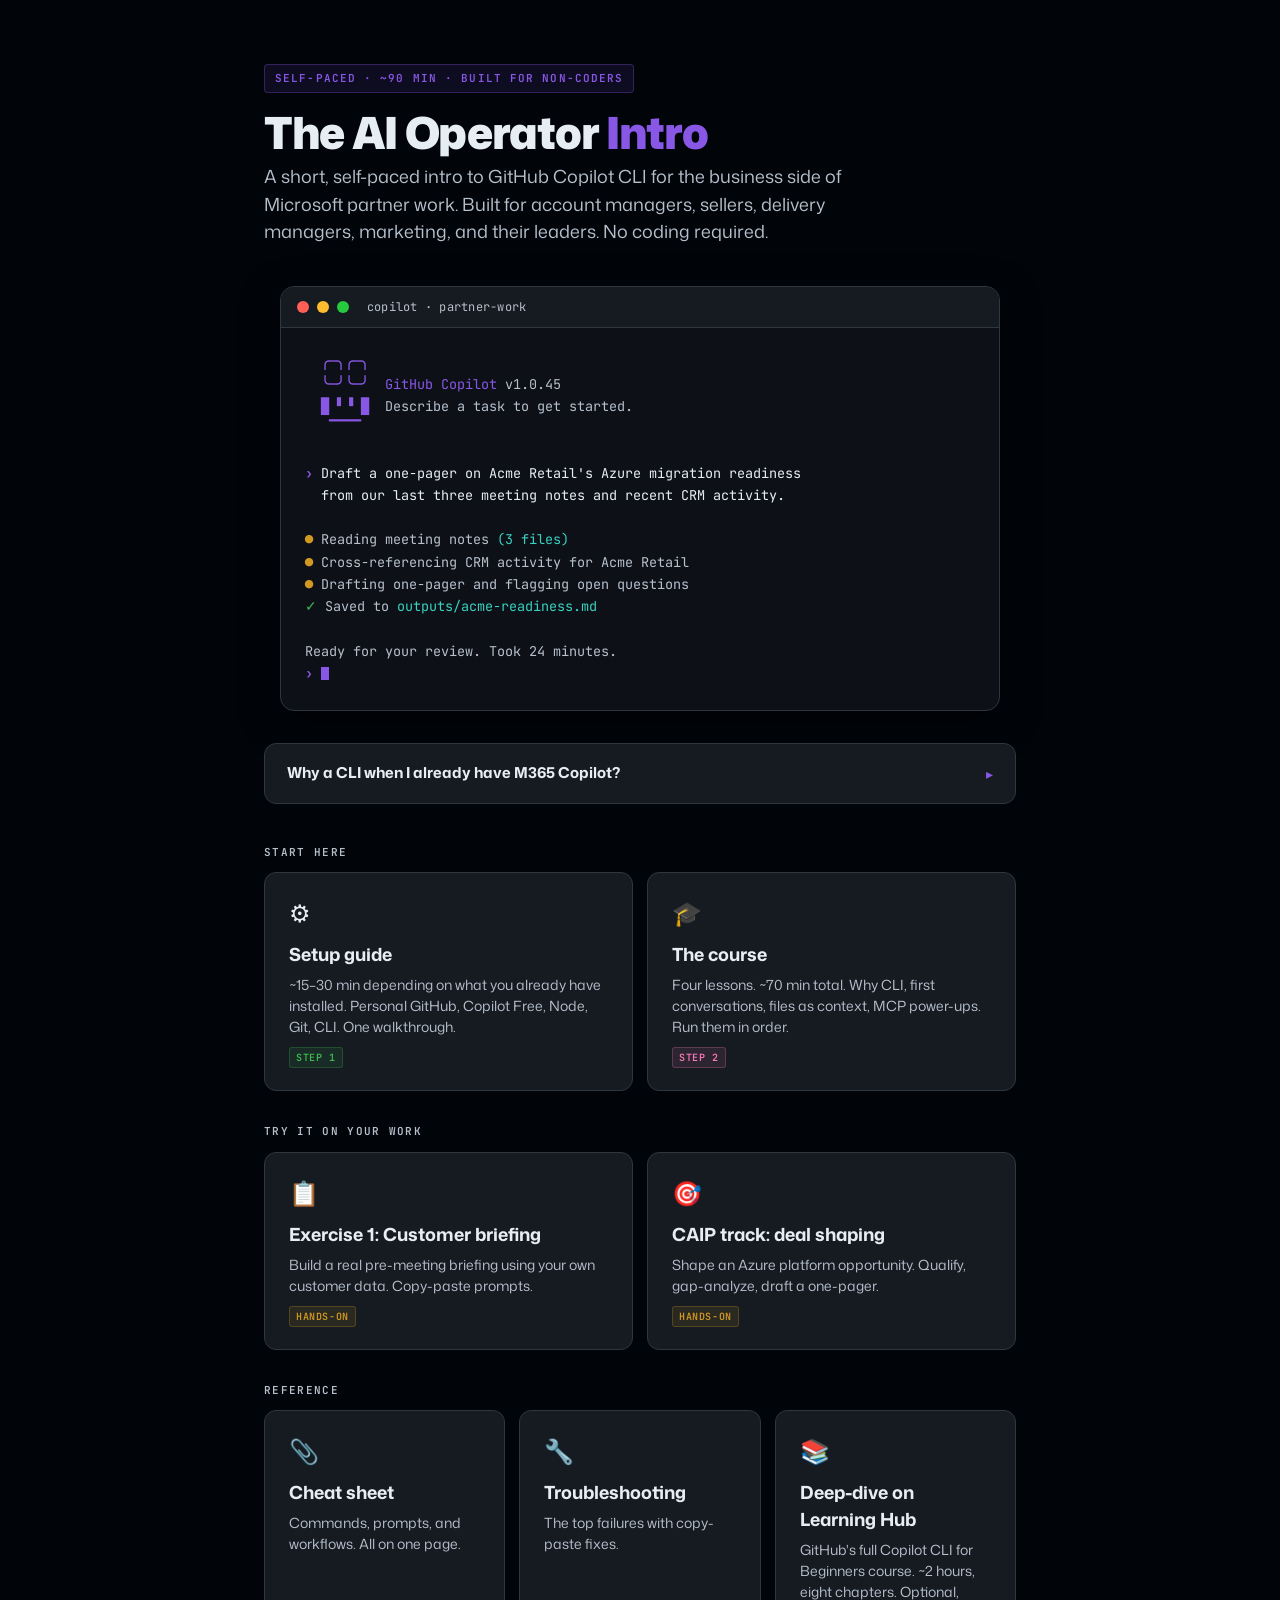
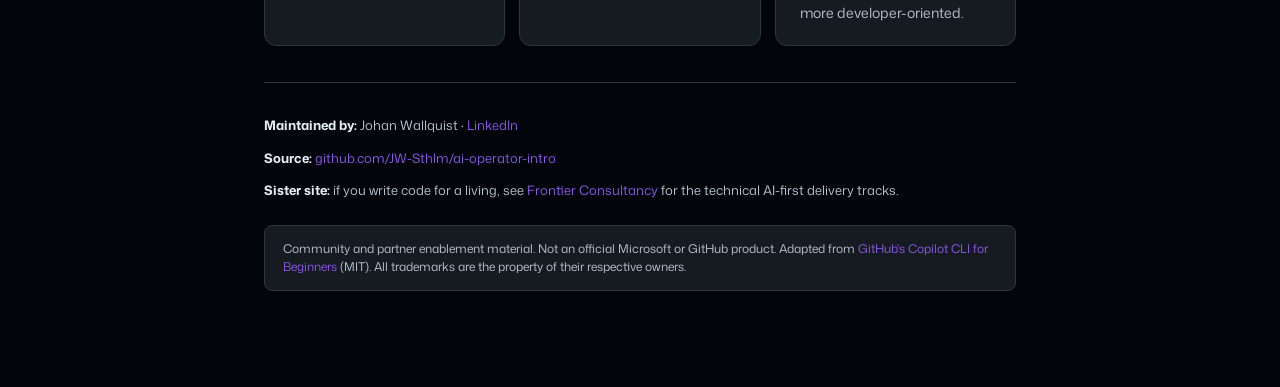
==== index.html @ bdf32633 "Replace MP4 hero with static ASCII terminal mockup Drop autoplay Contentful video (felt annoying). R" ====
<!doctype html>
<html lang="en">
<head>
<meta charset="utf-8">
<meta name="viewport" content="width=device-width,initial-scale=1">
<title>AI Operator Intro · Copilot CLI for partner consultants</title>
<meta name="description" content="A short, self-paced intro to GitHub Copilot CLI for the business side of Microsoft partner work. No coding. Built for account managers, sellers, delivery managers, marketing, and their leaders.">
<link rel="preconnect" href="https://fonts.googleapis.com">
<link rel="preconnect" href="https://fonts.gstatic.com" crossorigin>
<link href="https://fonts.googleapis.com/css2?family=Mona+Sans:wght@400;600;700;800;900&family=JetBrains+Mono:wght@400;600&display=swap" rel="stylesheet">
<style>
  :root{ --bg:#0D1117; --bg-2:#010409; --panel:#161B22; --border:#30363D; --text:#E6EDF3; --muted:#B6C0CC; --purple:#8957E5; --green:#3FB950; --amber:#D29922; --pink:#F778BA; --teal:#39D2C0; }
  *{box-sizing:border-box}
  body{margin:0;font-family:'Mona Sans',system-ui,sans-serif;background:var(--bg-2);color:var(--text);line-height:1.5;-webkit-font-smoothing:antialiased;}
  .wrap{max-width:800px;margin:0 auto;padding:64px 24px 96px;}
  h1{font-size:44px;font-weight:900;letter-spacing:-.03em;margin:0 0 8px;line-height:1.05;}
  h1 .accent{color:var(--purple);}
  .sub{color:var(--muted);font-size:18px;margin:0 0 40px;max-width:54ch;line-height:1.55;}
  .tag{display:inline-block;background:rgba(137,87,229,.1);color:var(--purple);font-family:'JetBrains Mono',monospace;font-size:11px;font-weight:600;padding:5px 10px;border-radius:4px;letter-spacing:.1em;text-transform:uppercase;margin-bottom:16px;border:1px solid rgba(137,87,229,.3);}
  .section-label{font-family:'JetBrains Mono',monospace;font-size:11px;color:var(--muted);letter-spacing:.12em;text-transform:uppercase;margin:32px 0 12px;font-weight:600;}
  .cards{display:grid;grid-template-columns:repeat(auto-fit,minmax(220px,1fr));gap:14px;margin:0 0 12px;}
  @media(max-width:640px){.cards{grid-template-columns:1fr;}}
  .card{display:block;background:var(--panel);border:1px solid var(--border);border-radius:12px;padding:22px 24px;text-decoration:none;color:inherit;transition:border-color .2s,transform .2s;}
  .card:hover{border-color:var(--purple);transform:translateY(-2px);box-shadow:0 8px 24px rgba(0,0,0,.3);}
  .card h2{font-size:18px;font-weight:700;margin:0 0 6px;color:var(--text);}
  .card p{font-size:14px;color:var(--muted);margin:0;line-height:1.5;}
  .card .icon{font-size:24px;margin-bottom:10px;display:block;}
  .card .card-tag{display:inline-block;font-family:'JetBrains Mono',monospace;font-size:10px;padding:2px 6px;border-radius:3px;letter-spacing:.06em;text-transform:uppercase;font-weight:600;margin-top:10px;}
  .card .card-tag.green{color:var(--green);background:rgba(63,185,80,.1);border:1px solid rgba(63,185,80,.25);}
  .card .card-tag.amber{color:var(--amber);background:rgba(210,153,34,.1);border:1px solid rgba(210,153,34,.25);}
  .card .card-tag.purple{color:var(--purple);background:rgba(137,87,229,.1);border:1px solid rgba(137,87,229,.25);}
  .card .card-tag.pink{color:var(--pink);background:rgba(247,120,186,.1);border:1px solid rgba(247,120,186,.25);}
  .meta{font-size:13px;color:var(--muted);border-top:1px solid var(--border);padding-top:20px;margin-top:36px;}
  .meta strong{color:var(--text);}
  a.inline{color:var(--purple);text-decoration:none;}
  a.inline:hover{text-decoration:underline;}

  /* Why-CLI explainer */
  .explainer{background:var(--panel);border:1px solid var(--border);border-radius:12px;margin:0 0 40px;overflow:hidden;}
  .explainer summary{padding:18px 22px;cursor:pointer;list-style:none;display:flex;align-items:center;justify-content:space-between;gap:12px;font-weight:700;font-size:15px;color:var(--text);}
  .explainer summary::-webkit-details-marker{display:none;}
  .explainer summary::after{content:"▸";color:var(--purple);font-size:14px;transition:transform .2s ease;flex-shrink:0;}
  .explainer[open] summary::after{transform:rotate(90deg);}
  .explainer summary:hover{background:rgba(137,87,229,.06);}
  .explainer-body{padding:6px 22px 22px;border-top:1px solid var(--border);font-size:14.5px;line-height:1.6;}
  .explainer-body p{margin:14px 0;color:var(--text);}
  .explainer-body .lede{font-size:16px;font-weight:600;margin-top:18px;}
  .explainer-body .punch{font-size:20px;font-weight:800;color:var(--purple);text-align:center;padding:16px 0;border-top:1px dashed var(--border);border-bottom:1px dashed var(--border);margin:22px 0;letter-spacing:-.015em;line-height:1.25;}
  .explainer-body .bullets-intro{font-weight:600;margin:18px 0 6px;}
  .explainer-body ul.bullets{padding-left:20px;margin:0 0 16px;}
  .explainer-body ul.bullets li{margin:10px 0;color:var(--muted);}
  .explainer-body ul.bullets li strong{color:var(--text);}
  .explainer-body code{background:rgba(137,87,229,.12);color:var(--purple);padding:1px 6px;border-radius:3px;font-family:'JetBrains Mono',monospace;font-size:.88em;}

  /* Footer disclaimer */
  .disclaimer{font-size:12px;color:var(--muted);background:var(--panel);border:1px solid var(--border);border-radius:8px;padding:14px 18px;margin-top:24px;line-height:1.5;}

  /* Fake terminal hero */
  .fake-term{display:block;width:100%;max-width:720px;margin:8px auto 32px;border-radius:14px;border:1px solid var(--border);box-shadow:0 12px 40px rgba(0,0,0,.45);background:#0d1117;overflow:hidden;font-family:'JetBrains Mono',ui-monospace,SFMono-Regular,Menlo,Monaco,Consolas,monospace;}
  .fake-term-bar{display:flex;align-items:center;gap:8px;padding:11px 16px;background:#161B22;border-bottom:1px solid var(--border);}
  .fake-term-bar .dot{width:12px;height:12px;border-radius:50%;display:inline-block;}
  .fake-term-bar .dot.r{background:#ff5f56;}
  .fake-term-bar .dot.y{background:#ffbd2e;}
  .fake-term-bar .dot.g{background:#27c93f;}
  .fake-term-bar .label{margin-left:10px;font-size:12px;color:var(--muted);letter-spacing:.02em;}
  .fake-term-body{padding:22px 24px 26px;font-size:13.5px;line-height:1.65;color:var(--text);white-space:pre;overflow-x:auto;}
  .fake-term-body .banner{color:var(--purple);}
  .fake-term-body .banner .v{color:var(--muted);font-weight:400;}
  .fake-term-body .arrow{color:var(--purple);font-weight:700;}
  .fake-term-body .prompt{color:var(--text);}
  .fake-term-body .step{color:var(--amber);}
  .fake-term-body .ok{color:var(--green);}
  .fake-term-body .muted{color:var(--muted);}
  .fake-term-body .file{color:var(--teal);}
  .fake-term-body .cur{display:inline-block;width:8px;height:1em;background:var(--purple);vertical-align:-2px;animation:blink 1.1s steps(1,end) infinite;}
  @keyframes blink{50%{opacity:0;}}
  @media (max-width:560px){.fake-term-body{font-size:12px;padding:18px 16px 20px;}}
</style>
</head>
<body>
<div class="wrap">
  <span class="tag">Self-paced · ~90 min · Built for non-coders</span>
  <h1>The AI Operator <span class="accent">Intro</span></h1>
  <p class="sub">A short, self-paced intro to GitHub Copilot CLI for the business side of Microsoft partner work. Built for account managers, sellers, delivery managers, marketing, and their leaders. No coding required.</p>

  <div class="fake-term" aria-label="Example Copilot CLI session">
    <div class="fake-term-bar">
      <span class="dot r"></span><span class="dot y"></span><span class="dot g"></span>
      <span class="label">copilot · partner-work</span>
    </div>
    <div class="fake-term-body"><span class="banner">  ╭─╮╭─╮
  ╰─╯╰─╯  GitHub Copilot <span class="v">v1.0.45</span>
  █ ▘▝ █  <span class="v">Describe a task to get started.</span>
   ▔▔▔▔</span>

<span class="arrow">›</span> <span class="prompt">Draft a one-pager on Acme Retail's Azure migration readiness
  from our last three meeting notes and recent CRM activity.</span>

<span class="step">●</span> <span class="muted">Reading meeting notes</span> <span class="file">(3 files)</span>
<span class="step">●</span> <span class="muted">Cross-referencing CRM activity for Acme Retail</span>
<span class="step">●</span> <span class="muted">Drafting one-pager and flagging open questions</span>
<span class="ok">✓</span> <span class="muted">Saved to</span> <span class="file">outputs/acme-readiness.md</span>

<span class="muted">Ready for your review. Took 24 minutes.</span>
<span class="arrow">›</span> <span class="cur"></span></div>
  </div>

  <details class="explainer">
    <summary>Why a CLI when I already have M365 Copilot?</summary>
    <div class="explainer-body">
      <p class="lede">Short answer: different beast. You'll want both.</p>

      <p>M365 Copilot is getting genuinely good. It writes Word docs, drafts emails, summarizes Teams meetings, builds slide decks from documents you point it at. Inside Microsoft's apps it does real work. Lean on it.</p>

      <p>Copilot CLI is something else. An operator on demand. Less of a tool. More of a colleague. You hand it a task in plain language. It writes its own plan, picks the tools, runs through the work, checks itself, fixes what is broken, and comes back with something new. Twenty minutes later. Sometimes overnight.</p>

      <p class="punch">M365 Copilot answers questions. The CLI does the work.</p>

      <p class="bullets-intro">What that actually looks like for partner consultants:</p>
      <ul class="bullets">
        <li><strong>The thousand-account match.</strong> Hand it your CRM export of 1,200 prospect accounts and your service catalog. It scores every account against your specialization fit, past deal patterns, and public signals (recent funding, hiring, press). Comes back with a ranked target list and the reasoning per row. The kind of work a strategy lead takes a week on, done in an hour.</li>
        <li><strong>The deck from scratch.</strong> "Build me a 12-slide customer briefing for Acme Retail on their Azure migration options." It reads your past meeting notes, public Acme content, your own slide library, and a few analyst reports you point at. Comes back with the deck, speaker notes, and a list of what it couldn't verify so you know where to fact-check.</li>
        <li><strong>The diagnostic.</strong> "We're losing momentum on Azure migrations in mid-market. Why?" It reads across your CRM, your win-loss notes, recent customer activity, and public market signals. Comes back with a written analysis pointing to where the friction is and three things you could try.</li>
        <li><strong>The dashboard you describe out loud.</strong> "Show my top 50 prospects by service-line fit and pipeline value, interactive, colour-coded by segment." Ten minutes later there's a working HTML page open in your browser.</li>
      </ul>

      <p>If you can describe what you want in plain language, the CLI can usually build it. That is the shift. Brief it. Walk away. Come back to work done.</p>
    </div>
  </details>

  <div class="section-label">Start here</div>
  <div class="cards">
    <a class="card" href="setup.html">
      <span class="icon">⚙️</span>
      <h2>Setup guide</h2>
      <p>~15–30 min depending on what you already have installed. Personal GitHub, Copilot Free, Node, Git, CLI. One walkthrough.</p>
      <span class="card-tag green">step 1</span>
    </a>
    <a class="card" href="course/">
      <span class="icon">🎓</span>
      <h2>The course</h2>
      <p>Four lessons. ~70 min total. Why CLI, first conversations, files as context, MCP power-ups. Run them in order.</p>
      <span class="card-tag pink">step 2</span>
    </a>
  </div>

  <div class="section-label">Try it on your work</div>
  <div class="cards">
    <a class="card" href="exercises/exercise-01-build-your-briefing.md">
      <span class="icon">📋</span>
      <h2>Exercise 1: Customer briefing</h2>
      <p>Build a real pre-meeting briefing using your own customer data. Copy-paste prompts.</p>
      <span class="card-tag amber">hands-on</span>
    </a>
    <a class="card" href="exercises/track-caip-deal-shaping.md">
      <span class="icon">🎯</span>
      <h2>CAIP track: deal shaping</h2>
      <p>Shape an Azure platform opportunity. Qualify, gap-analyze, draft a one-pager.</p>
      <span class="card-tag amber">hands-on</span>
    </a>
  </div>

  <div class="section-label">Reference</div>
  <div class="cards">
    <a class="card" href="reference/cheat-sheet.md">
      <span class="icon">📎</span>
      <h2>Cheat sheet</h2>
      <p>Commands, prompts, and workflows. All on one page.</p>
    </a>
    <a class="card" href="reference/troubleshooting.md">
      <span class="icon">🔧</span>
      <h2>Troubleshooting</h2>
      <p>The top failures with copy-paste fixes.</p>
    </a>
    <a class="card" href="https://awesome-copilot.github.com/learning-hub/cli-for-beginners/" target="_blank" rel="noopener">
      <span class="icon">📚</span>
      <h2>Deep-dive on Learning Hub</h2>
      <p>GitHub's full Copilot CLI for Beginners course. ~2 hours, eight chapters. Optional, more developer-oriented.</p>
    </a>
  </div>

  <div class="meta">
    <p><strong>Maintained by:</strong> Johan Wallquist · <a class="inline" href="https://www.linkedin.com/in/johanwallquist/" target="_blank">LinkedIn</a></p>
    <p><strong>Source:</strong> <a class="inline" href="https://github.com/JW-Sthlm/ai-operator-intro" target="_blank">github.com/JW-Sthlm/ai-operator-intro</a></p>
    <p><strong>Sister site:</strong> if you write code for a living, see <a class="inline" href="https://github.com/JW-Sthlm/frontier-consultancy" target="_blank">Frontier Consultancy</a> for the technical AI-first delivery tracks.</p>
  </div>

  <div class="disclaimer">
    Community and partner enablement material. Not an official Microsoft or GitHub product. Adapted from <a class="inline" href="https://gh.io/copilot-cli-course" target="_blank">GitHub's Copilot CLI for Beginners</a> (MIT). All trademarks are the property of their respective owners.
  </div>
</div>
</body>
</html>
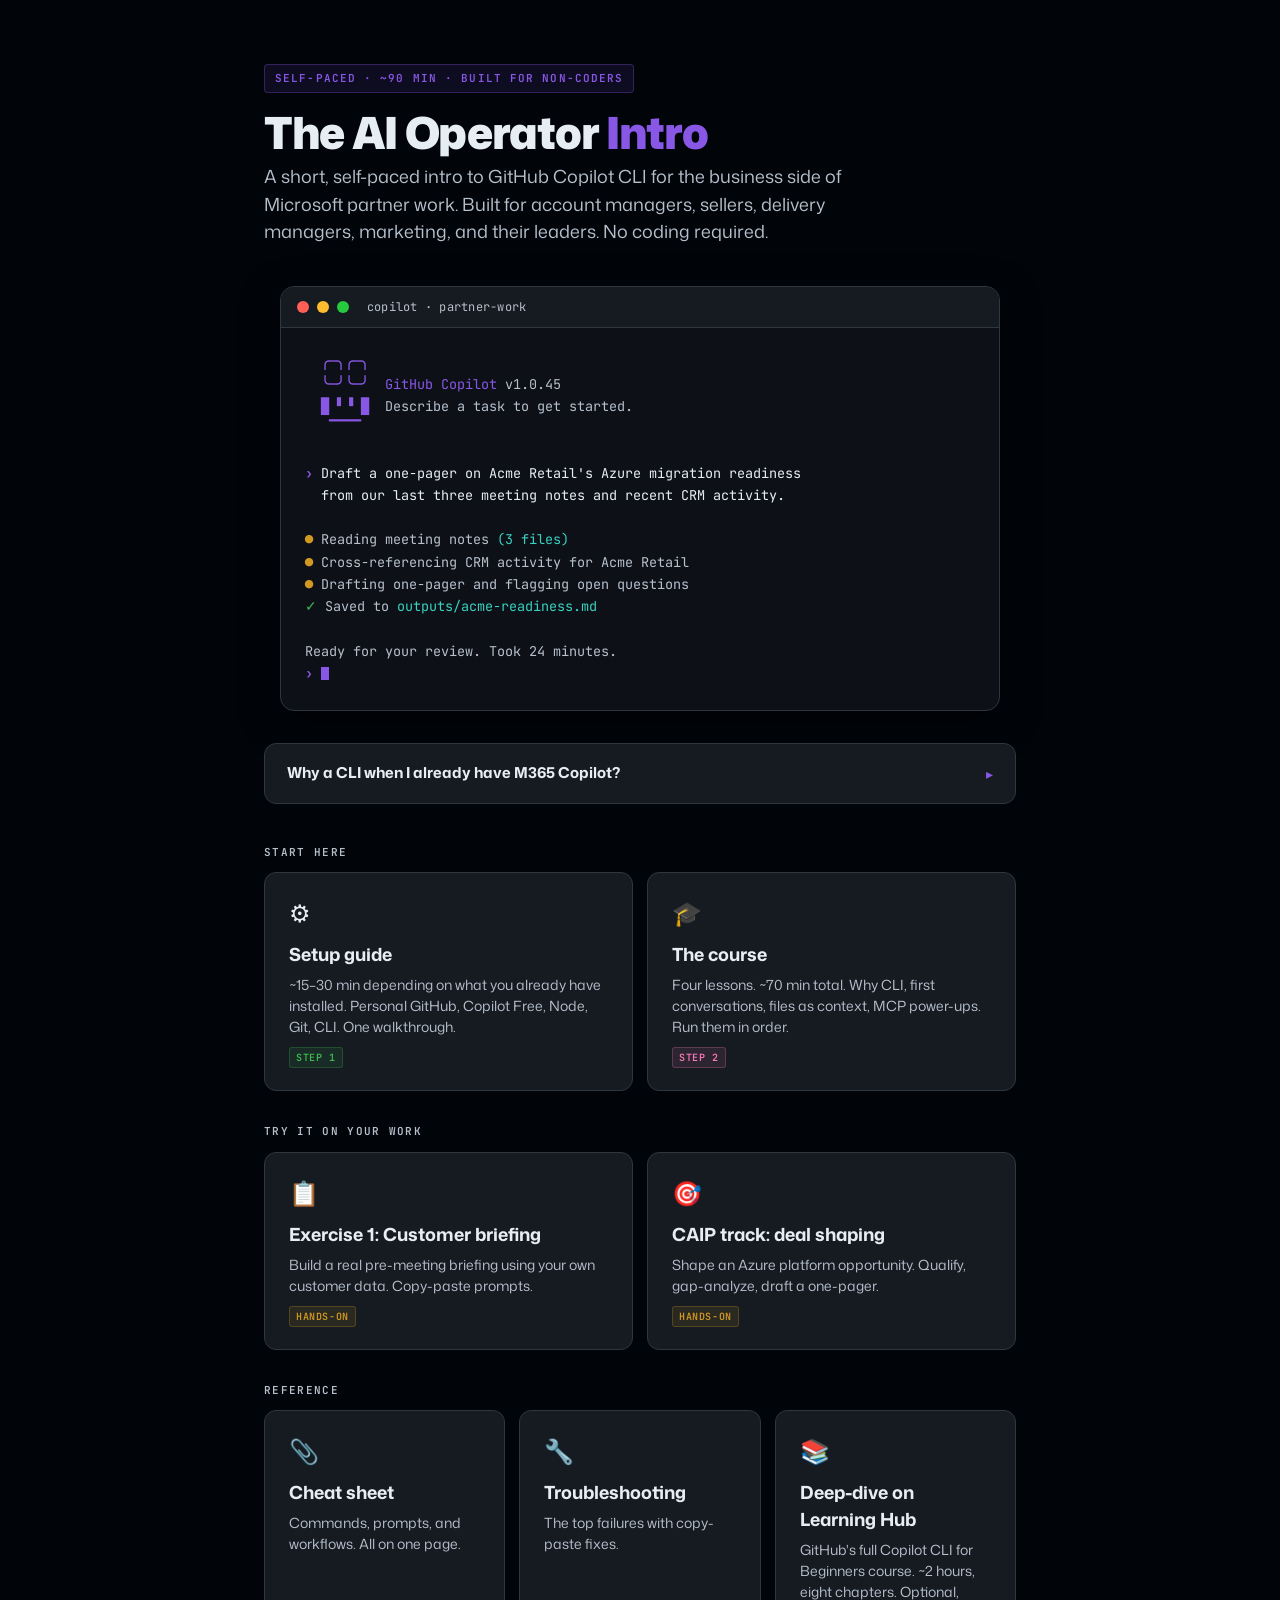
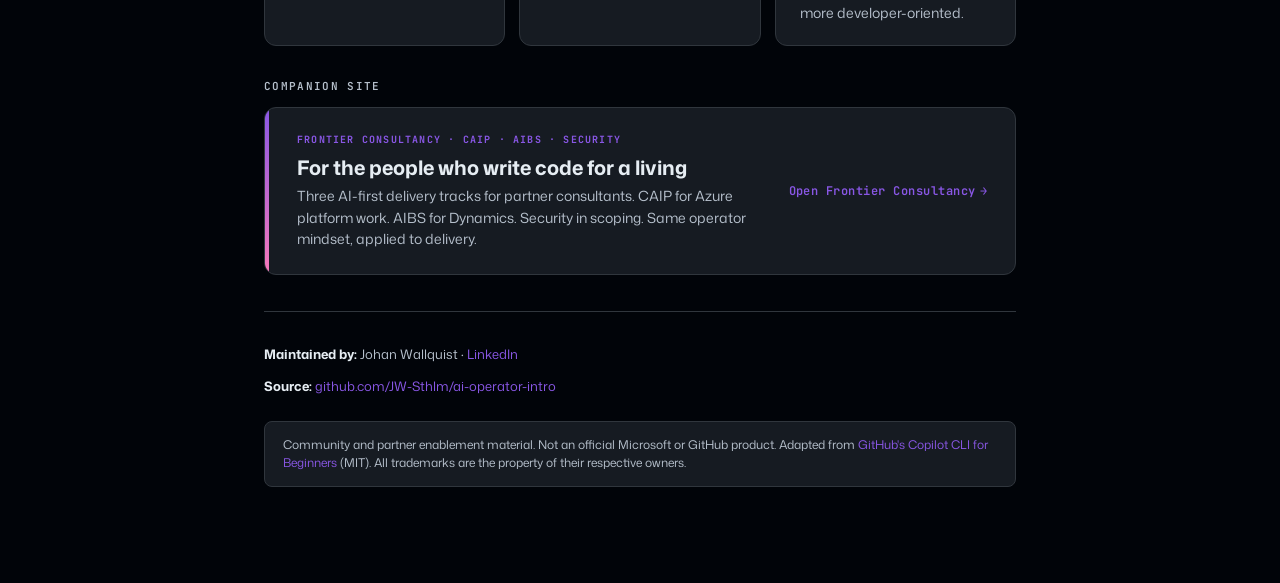
==== commit 8615f380: "Site coherence: convert 4 md pages to HTML + add frontier bridge Convert the 4 .md resource pages li" ====
--- a/index.html
+++ b/index.html
@@ -35,6 +35,19 @@
   a.inline{color:var(--purple);text-decoration:none;}
   a.inline:hover{text-decoration:underline;}
 
+  /* Companion-site bridge */
+  .bridge-card{display:flex;align-items:center;justify-content:space-between;gap:24px;background:var(--panel);border:1px solid var(--border);border-radius:12px;padding:24px 28px 24px 32px;text-decoration:none;color:inherit;transition:border-color .2s,transform .2s,box-shadow .2s;margin:0 0 12px;position:relative;overflow:hidden;}
+  .bridge-card::before{content:'';position:absolute;left:0;top:0;bottom:0;width:4px;background:linear-gradient(180deg,var(--purple),var(--pink));}
+  .bridge-card:hover{border-color:var(--purple);transform:translateY(-2px);box-shadow:0 8px 24px rgba(0,0,0,.3);}
+  .bridge-text{flex:1;min-width:0;}
+  .bridge-eyebrow{font-family:'JetBrains Mono',monospace;font-size:10px;color:var(--purple);letter-spacing:.12em;text-transform:uppercase;font-weight:700;display:block;margin-bottom:8px;}
+  .bridge-text h2{font-size:20px;font-weight:700;margin:0 0 6px;color:var(--text);line-height:1.2;}
+  .bridge-text p{font-size:14px;color:var(--muted);margin:0;line-height:1.55;max-width:60ch;}
+  .bridge-cta{font-family:'JetBrains Mono',monospace;font-size:12px;color:var(--purple);font-weight:600;letter-spacing:.04em;white-space:nowrap;}
+  .bridge-cta .arrow{display:inline-block;margin-left:4px;transition:transform .2s;}
+  .bridge-card:hover .bridge-cta .arrow{transform:translateX(4px);}
+  @media(max-width:640px){.bridge-card{flex-direction:column;align-items:flex-start;gap:14px;padding:22px 22px 22px 26px;}.bridge-cta{align-self:flex-end;}}
+
   /* Why-CLI explainer */
   .explainer{background:var(--panel);border:1px solid var(--border);border-radius:12px;margin:0 0 40px;overflow:hidden;}
   .explainer summary{padding:18px 22px;cursor:pointer;list-style:none;display:flex;align-items:center;justify-content:space-between;gap:12px;font-weight:700;font-size:15px;color:var(--text);}
@@ -146,13 +159,13 @@
 
   <div class="section-label">Try it on your work</div>
   <div class="cards">
-    <a class="card" href="exercises/exercise-01-build-your-briefing.md">
+    <a class="card" href="exercises/exercise-01-build-your-briefing.html">
       <span class="icon">📋</span>
       <h2>Exercise 1: Customer briefing</h2>
       <p>Build a real pre-meeting briefing using your own customer data. Copy-paste prompts.</p>
       <span class="card-tag amber">hands-on</span>
     </a>
-    <a class="card" href="exercises/track-caip-deal-shaping.md">
+    <a class="card" href="exercises/track-caip-deal-shaping.html">
       <span class="icon">🎯</span>
       <h2>CAIP track: deal shaping</h2>
       <p>Shape an Azure platform opportunity. Qualify, gap-analyze, draft a one-pager.</p>
@@ -162,12 +175,12 @@
 
   <div class="section-label">Reference</div>
   <div class="cards">
-    <a class="card" href="reference/cheat-sheet.md">
+    <a class="card" href="reference/cheat-sheet.html">
       <span class="icon">📎</span>
       <h2>Cheat sheet</h2>
       <p>Commands, prompts, and workflows. All on one page.</p>
     </a>
-    <a class="card" href="reference/troubleshooting.md">
+    <a class="card" href="reference/troubleshooting.html">
       <span class="icon">🔧</span>
       <h2>Troubleshooting</h2>
       <p>The top failures with copy-paste fixes.</p>
@@ -179,10 +192,19 @@
     </a>
   </div>
 
+  <div class="section-label">Companion site</div>
+  <a class="bridge-card" href="https://jw-sthlm.github.io/frontier-consultancy-public/" target="_blank" rel="noopener">
+    <div class="bridge-text">
+      <span class="bridge-eyebrow">FRONTIER CONSULTANCY · CAIP · AIBS · SECURITY</span>
+      <h2>For the people who write code for a living</h2>
+      <p>Three AI-first delivery tracks for partner consultants. CAIP for Azure platform work. AIBS for Dynamics. Security in scoping. Same operator mindset, applied to delivery.</p>
+    </div>
+    <div class="bridge-cta">Open Frontier Consultancy<span class="arrow">→</span></div>
+  </a>
+
   <div class="meta">
     <p><strong>Maintained by:</strong> Johan Wallquist · <a class="inline" href="https://www.linkedin.com/in/johanwallquist/" target="_blank">LinkedIn</a></p>
     <p><strong>Source:</strong> <a class="inline" href="https://github.com/JW-Sthlm/ai-operator-intro" target="_blank">github.com/JW-Sthlm/ai-operator-intro</a></p>
-    <p><strong>Sister site:</strong> if you write code for a living, see <a class="inline" href="https://github.com/JW-Sthlm/frontier-consultancy" target="_blank">Frontier Consultancy</a> for the technical AI-first delivery tracks.</p>
   </div>
 
   <div class="disclaimer">
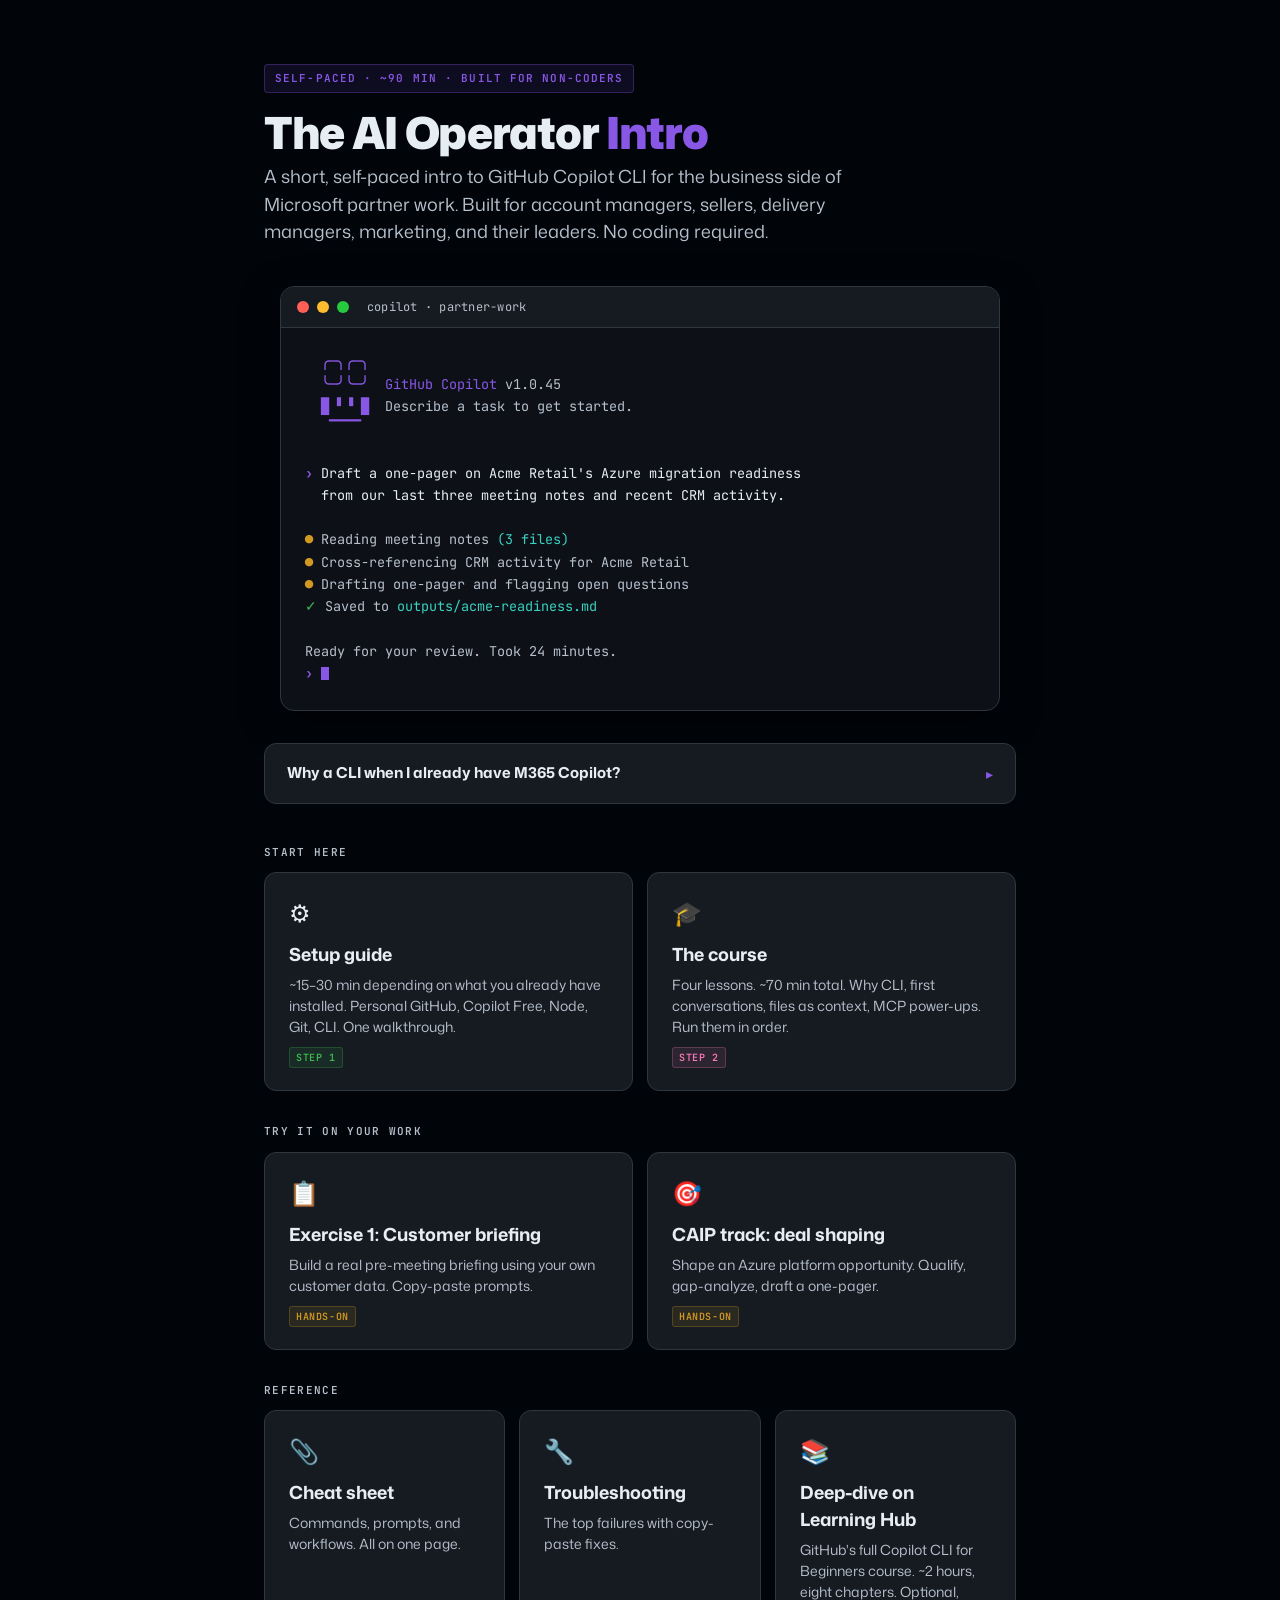
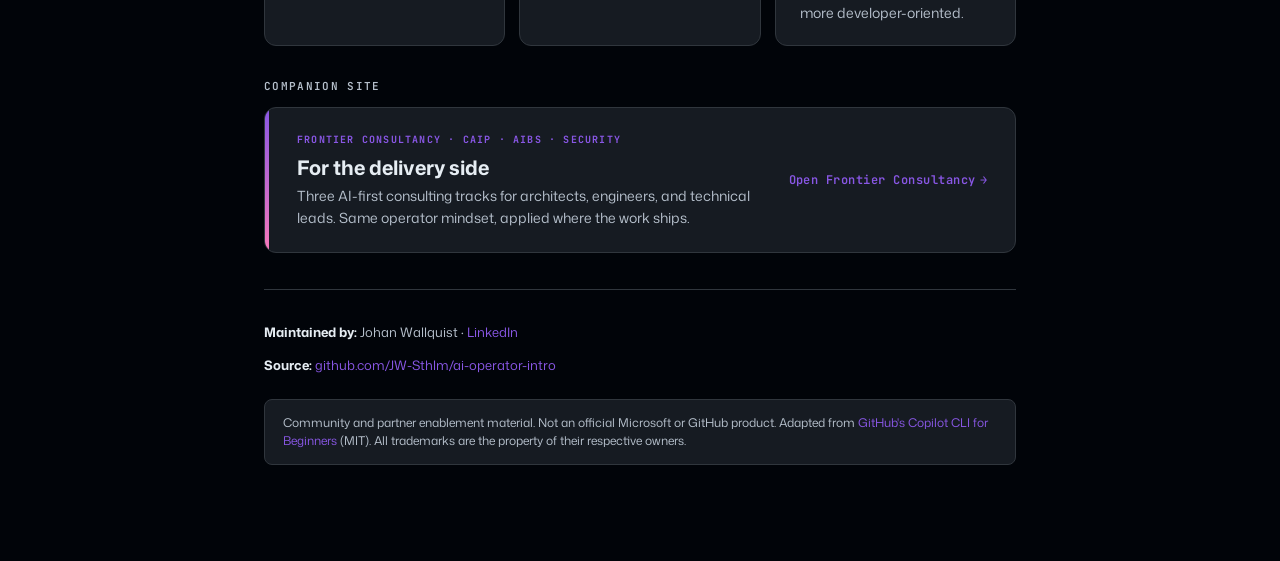
==== commit b81f3367: "Reframe bridge card: 'For the delivery side' not 'who write code' Frontier reaches architects, engin" ====
--- a/index.html
+++ b/index.html
@@ -196,8 +196,8 @@
   <a class="bridge-card" href="https://jw-sthlm.github.io/frontier-consultancy-public/" target="_blank" rel="noopener">
     <div class="bridge-text">
       <span class="bridge-eyebrow">FRONTIER CONSULTANCY · CAIP · AIBS · SECURITY</span>
-      <h2>For the people who write code for a living</h2>
-      <p>Three AI-first delivery tracks for partner consultants. CAIP for Azure platform work. AIBS for Dynamics. Security in scoping. Same operator mindset, applied to delivery.</p>
+      <h2>For the delivery side</h2>
+      <p>Three AI-first consulting tracks for architects, engineers, and technical leads. Same operator mindset, applied where the work ships.</p>
     </div>
     <div class="bridge-cta">Open Frontier Consultancy<span class="arrow">→</span></div>
   </a>
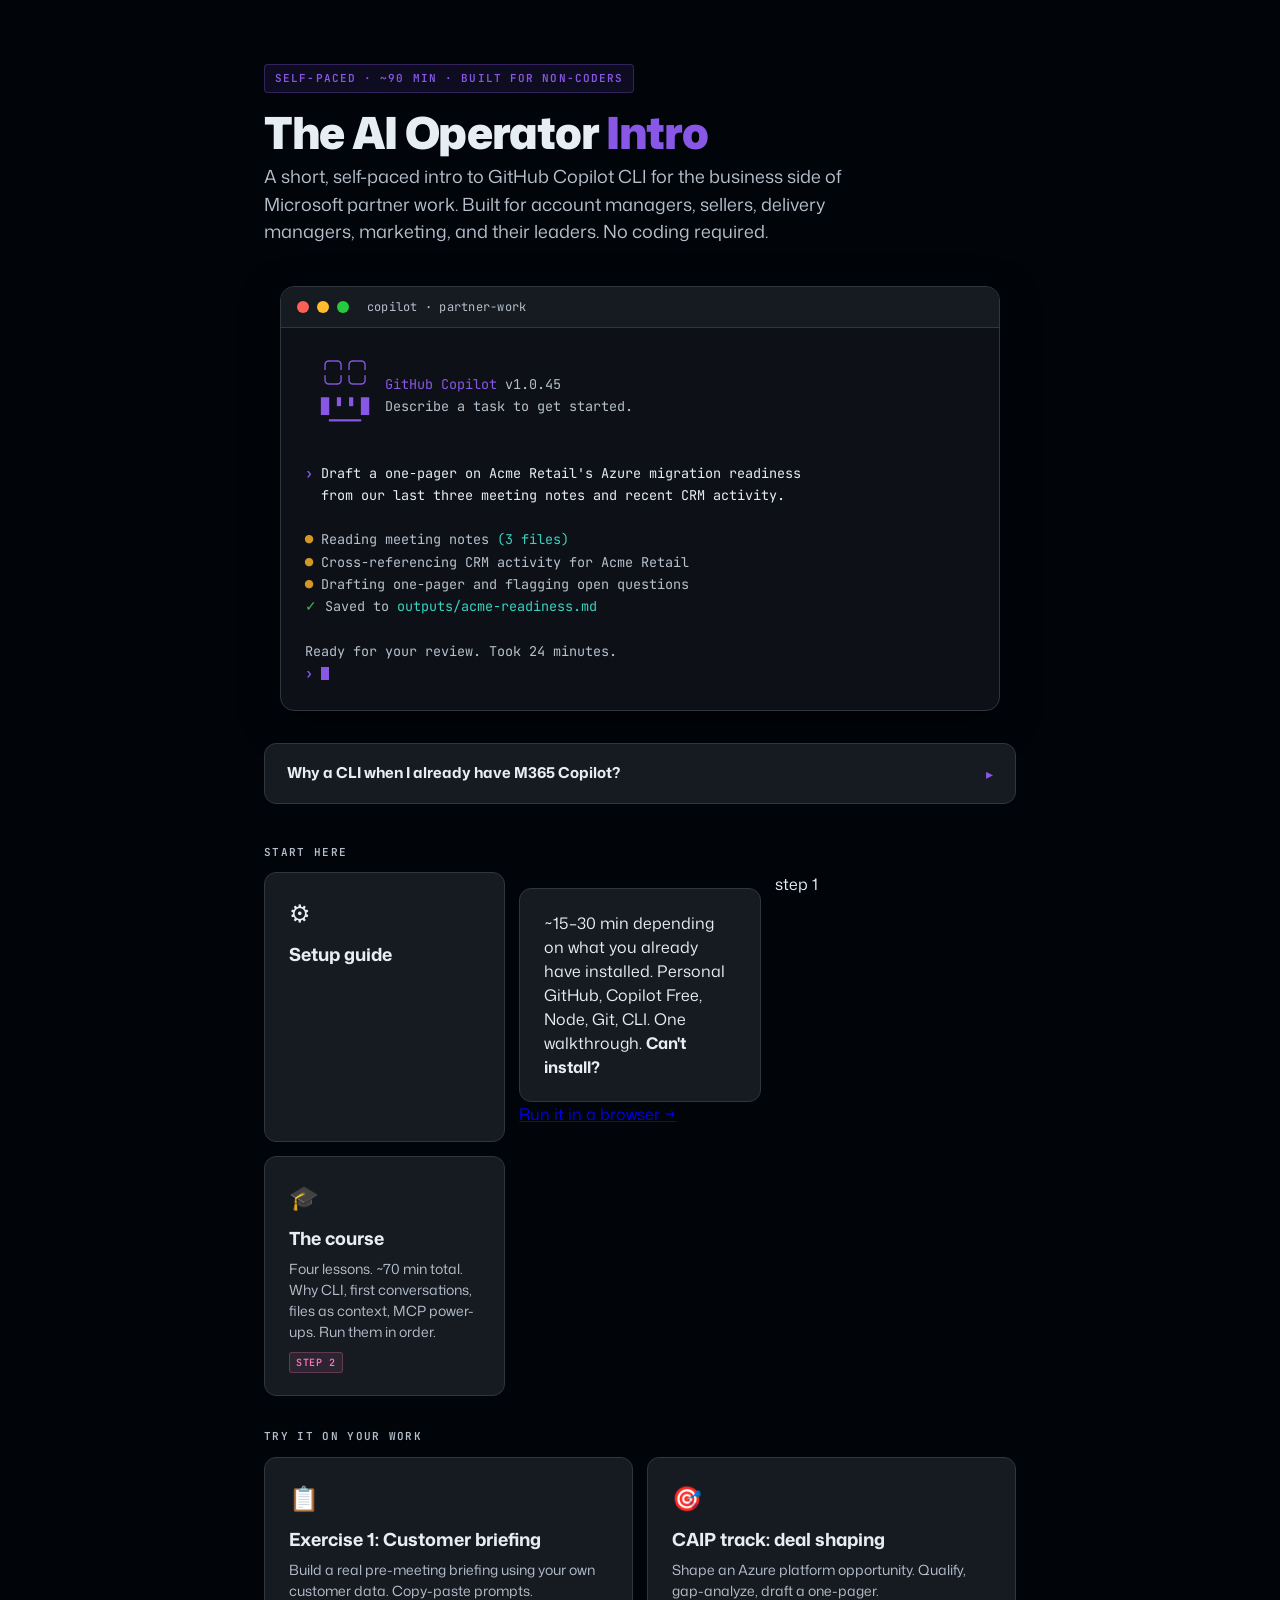
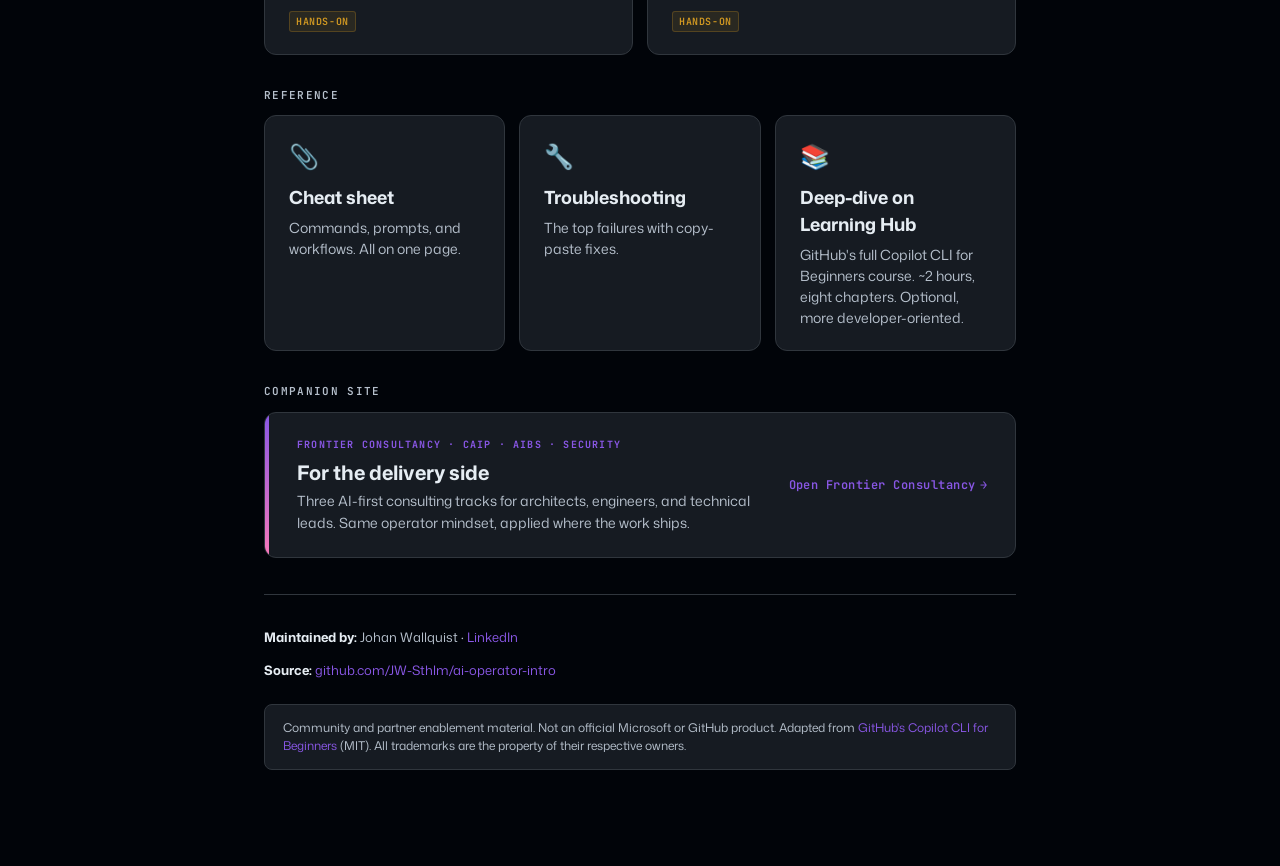
==== commit 8f4afe7f: "v1.3: Codespaces fallback for non-coders Add a proper escape hatch for the AI Operator Intro audienc" ====
--- a/index.html
+++ b/index.html
@@ -146,7 +146,7 @@
     <a class="card" href="setup.html">
       <span class="icon">⚙️</span>
       <h2>Setup guide</h2>
-      <p>~15–30 min depending on what you already have installed. Personal GitHub, Copilot Free, Node, Git, CLI. One walkthrough.</p>
+      <p>~15–30 min depending on what you already have installed. Personal GitHub, Copilot Free, Node, Git, CLI. One walkthrough. <strong>Can't install?</strong> <a href="setup-codespaces.html" onclick="event.stopPropagation()">Run it in a browser →</a></p>
       <span class="card-tag green">step 1</span>
     </a>
     <a class="card" href="course/">
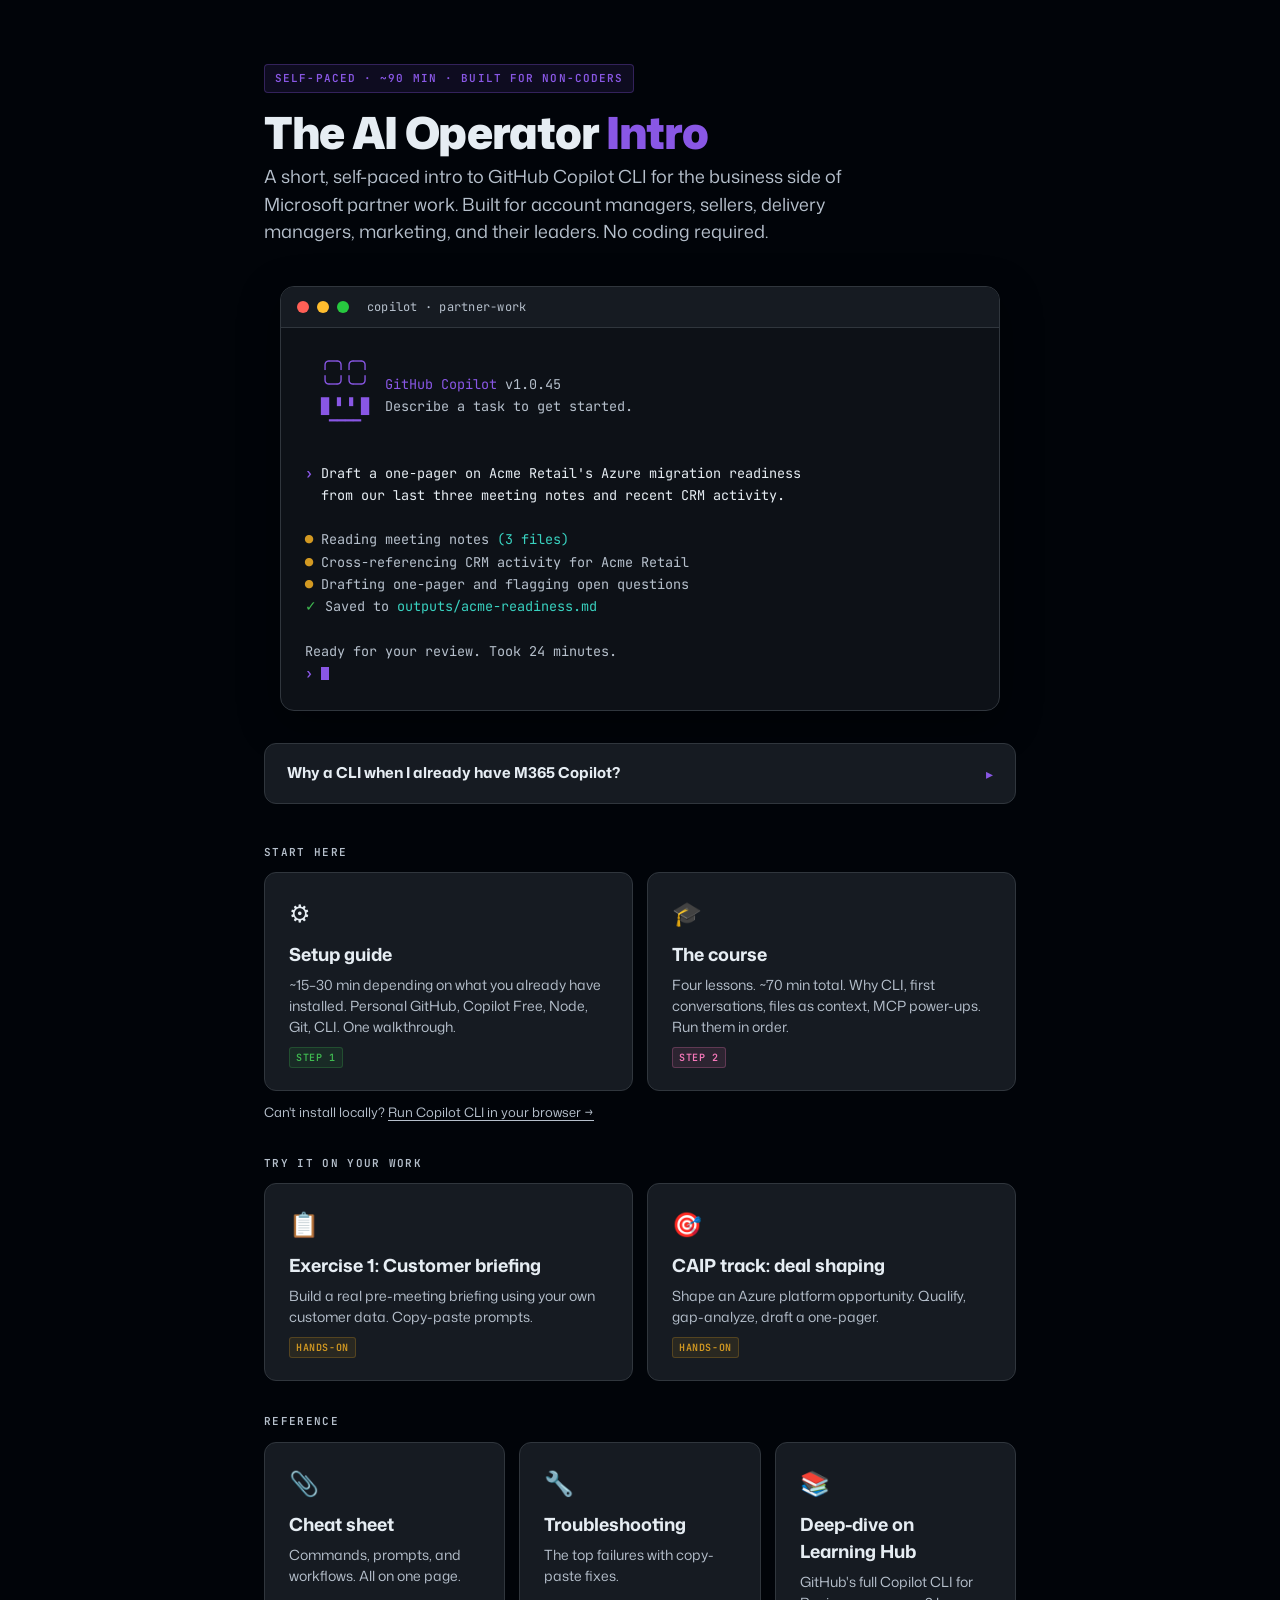
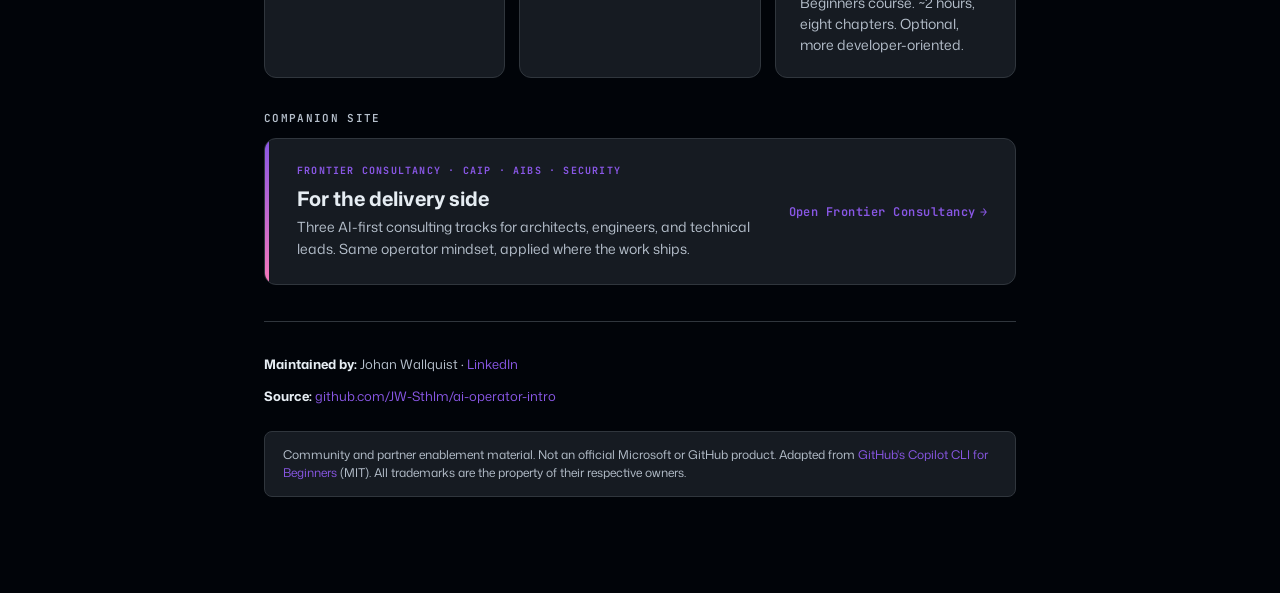
==== commit 6b0f2b36: "fix: move Codespaces fallback link out of Setup card Nested anchors are invalid HTML. The browser au" ====
--- a/index.html
+++ b/index.html
@@ -19,6 +19,9 @@
   .tag{display:inline-block;background:rgba(137,87,229,.1);color:var(--purple);font-family:'JetBrains Mono',monospace;font-size:11px;font-weight:600;padding:5px 10px;border-radius:4px;letter-spacing:.1em;text-transform:uppercase;margin-bottom:16px;border:1px solid rgba(137,87,229,.3);}
   .section-label{font-family:'JetBrains Mono',monospace;font-size:11px;color:var(--muted);letter-spacing:.12em;text-transform:uppercase;margin:32px 0 12px;font-weight:600;}
   .cards{display:grid;grid-template-columns:repeat(auto-fit,minmax(220px,1fr));gap:14px;margin:0 0 12px;}
+  .cards-footnote{font-size:13px;color:var(--muted);margin:4px 0 12px;}
+  .cards-footnote a{color:var(--accent);text-decoration:underline;text-underline-offset:3px;}
+  .cards-footnote a:hover{color:#fff;}
   @media(max-width:640px){.cards{grid-template-columns:1fr;}}
   .card{display:block;background:var(--panel);border:1px solid var(--border);border-radius:12px;padding:22px 24px;text-decoration:none;color:inherit;transition:border-color .2s,transform .2s;}
   .card:hover{border-color:var(--purple);transform:translateY(-2px);box-shadow:0 8px 24px rgba(0,0,0,.3);}
@@ -146,7 +149,7 @@
     <a class="card" href="setup.html">
       <span class="icon">⚙️</span>
       <h2>Setup guide</h2>
-      <p>~15–30 min depending on what you already have installed. Personal GitHub, Copilot Free, Node, Git, CLI. One walkthrough. <strong>Can't install?</strong> <a href="setup-codespaces.html" onclick="event.stopPropagation()">Run it in a browser →</a></p>
+      <p>~15–30 min depending on what you already have installed. Personal GitHub, Copilot Free, Node, Git, CLI. One walkthrough.</p>
       <span class="card-tag green">step 1</span>
     </a>
     <a class="card" href="course/">
@@ -156,6 +159,7 @@
       <span class="card-tag pink">step 2</span>
     </a>
   </div>
+  <p class="cards-footnote">Can't install locally? <a href="setup-codespaces.html">Run Copilot CLI in your browser →</a></p>
 
   <div class="section-label">Try it on your work</div>
   <div class="cards">
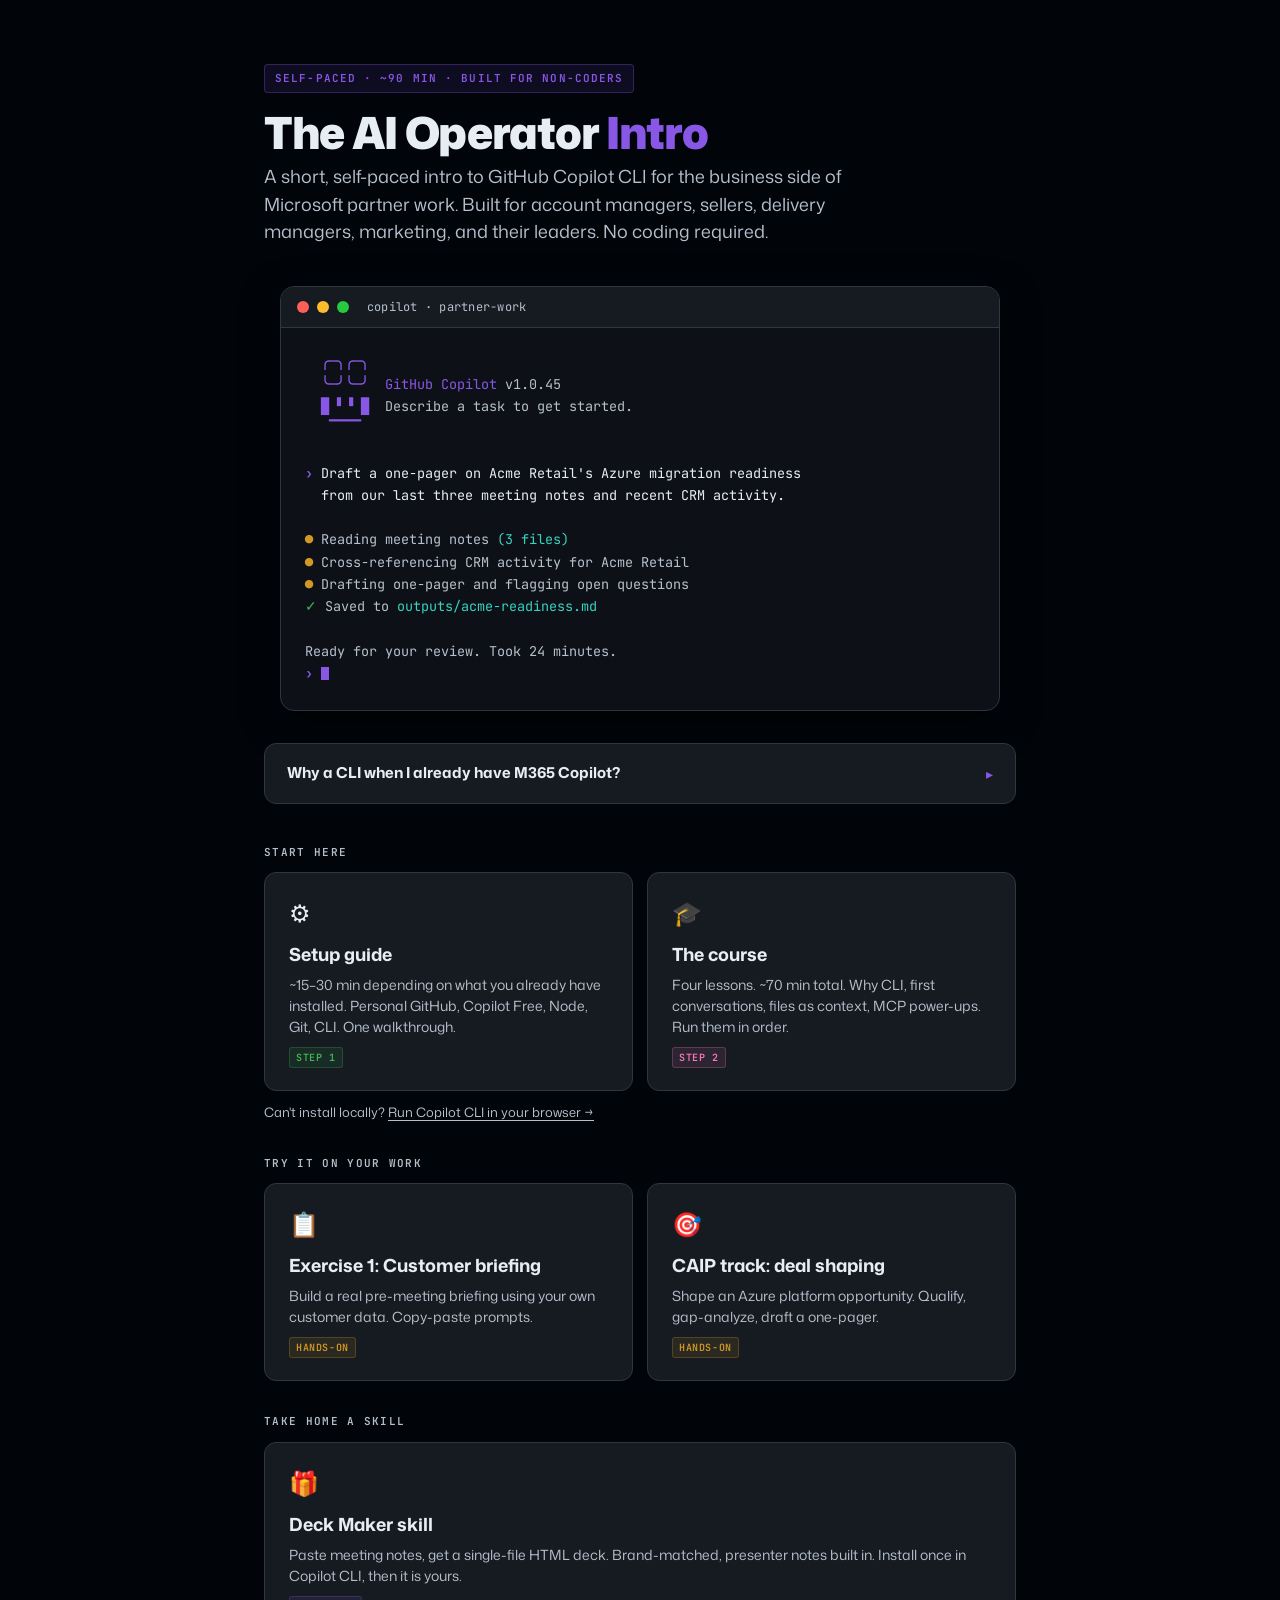
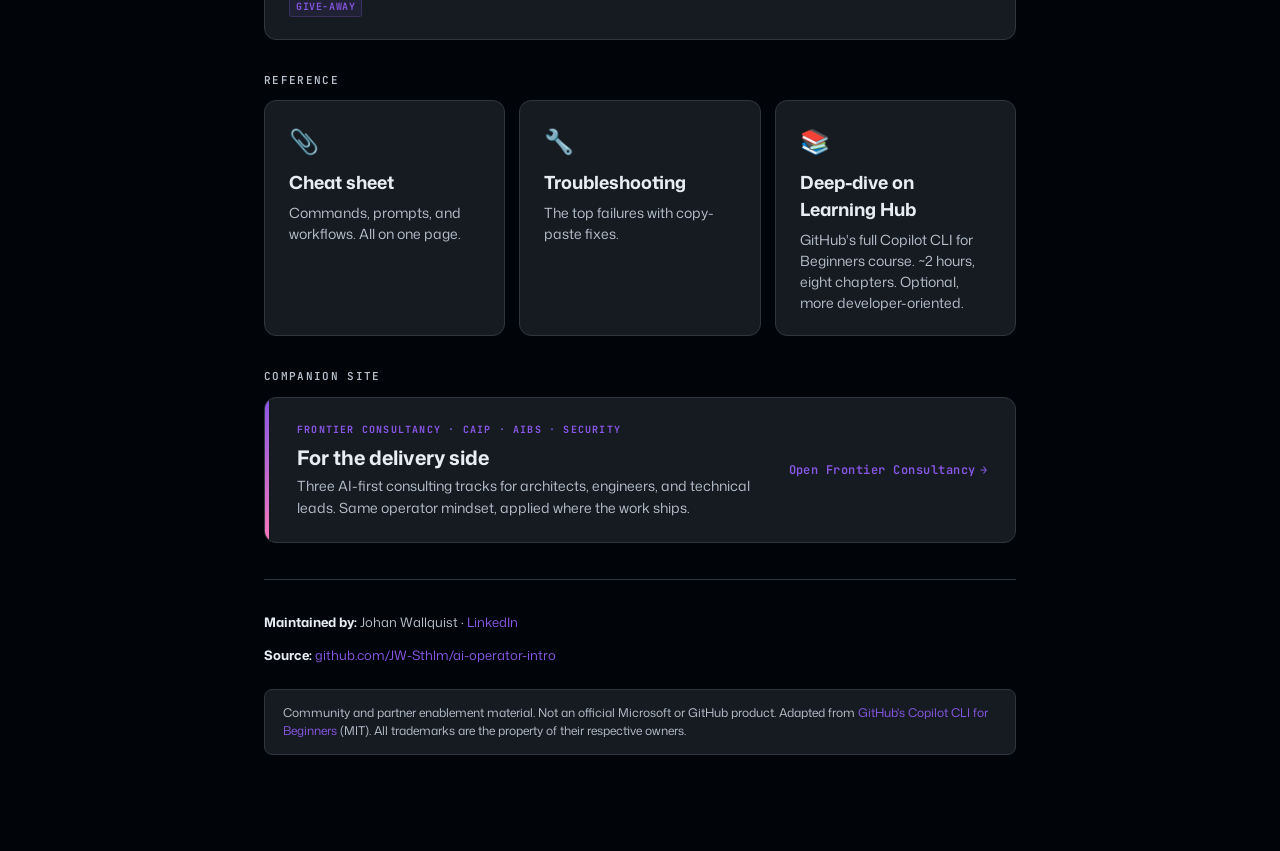
==== commit 8f5c1424: "Simplify Codespaces setup and add Deck Maker giveaway - Streamline setup-codespaces.html to one-clic" ====
--- a/index.html
+++ b/index.html
@@ -177,6 +177,16 @@
     </a>
   </div>
 
+  <div class="section-label">Take home a skill</div>
+  <div class="cards">
+    <a class="card" href="skills/copilot-skill-deck-maker/">
+      <span class="icon">🎁</span>
+      <h2>Deck Maker skill</h2>
+      <p>Paste meeting notes, get a single-file HTML deck. Brand-matched, presenter notes built in. Install once in Copilot CLI, then it is yours.</p>
+      <span class="card-tag purple">give-away</span>
+    </a>
+  </div>
+
   <div class="section-label">Reference</div>
   <div class="cards">
     <a class="card" href="reference/cheat-sheet.html">
@@ -197,7 +207,7 @@
   </div>
 
   <div class="section-label">Companion site</div>
-  <a class="bridge-card" href="https://jw-sthlm.github.io/frontier-consultancy-public/" target="_blank" rel="noopener">
+  <a class="bridge-card" href="https://aka.ms/frontierconsultancy" target="_blank" rel="noopener">
     <div class="bridge-text">
       <span class="bridge-eyebrow">FRONTIER CONSULTANCY · CAIP · AIBS · SECURITY</span>
       <h2>For the delivery side</h2>
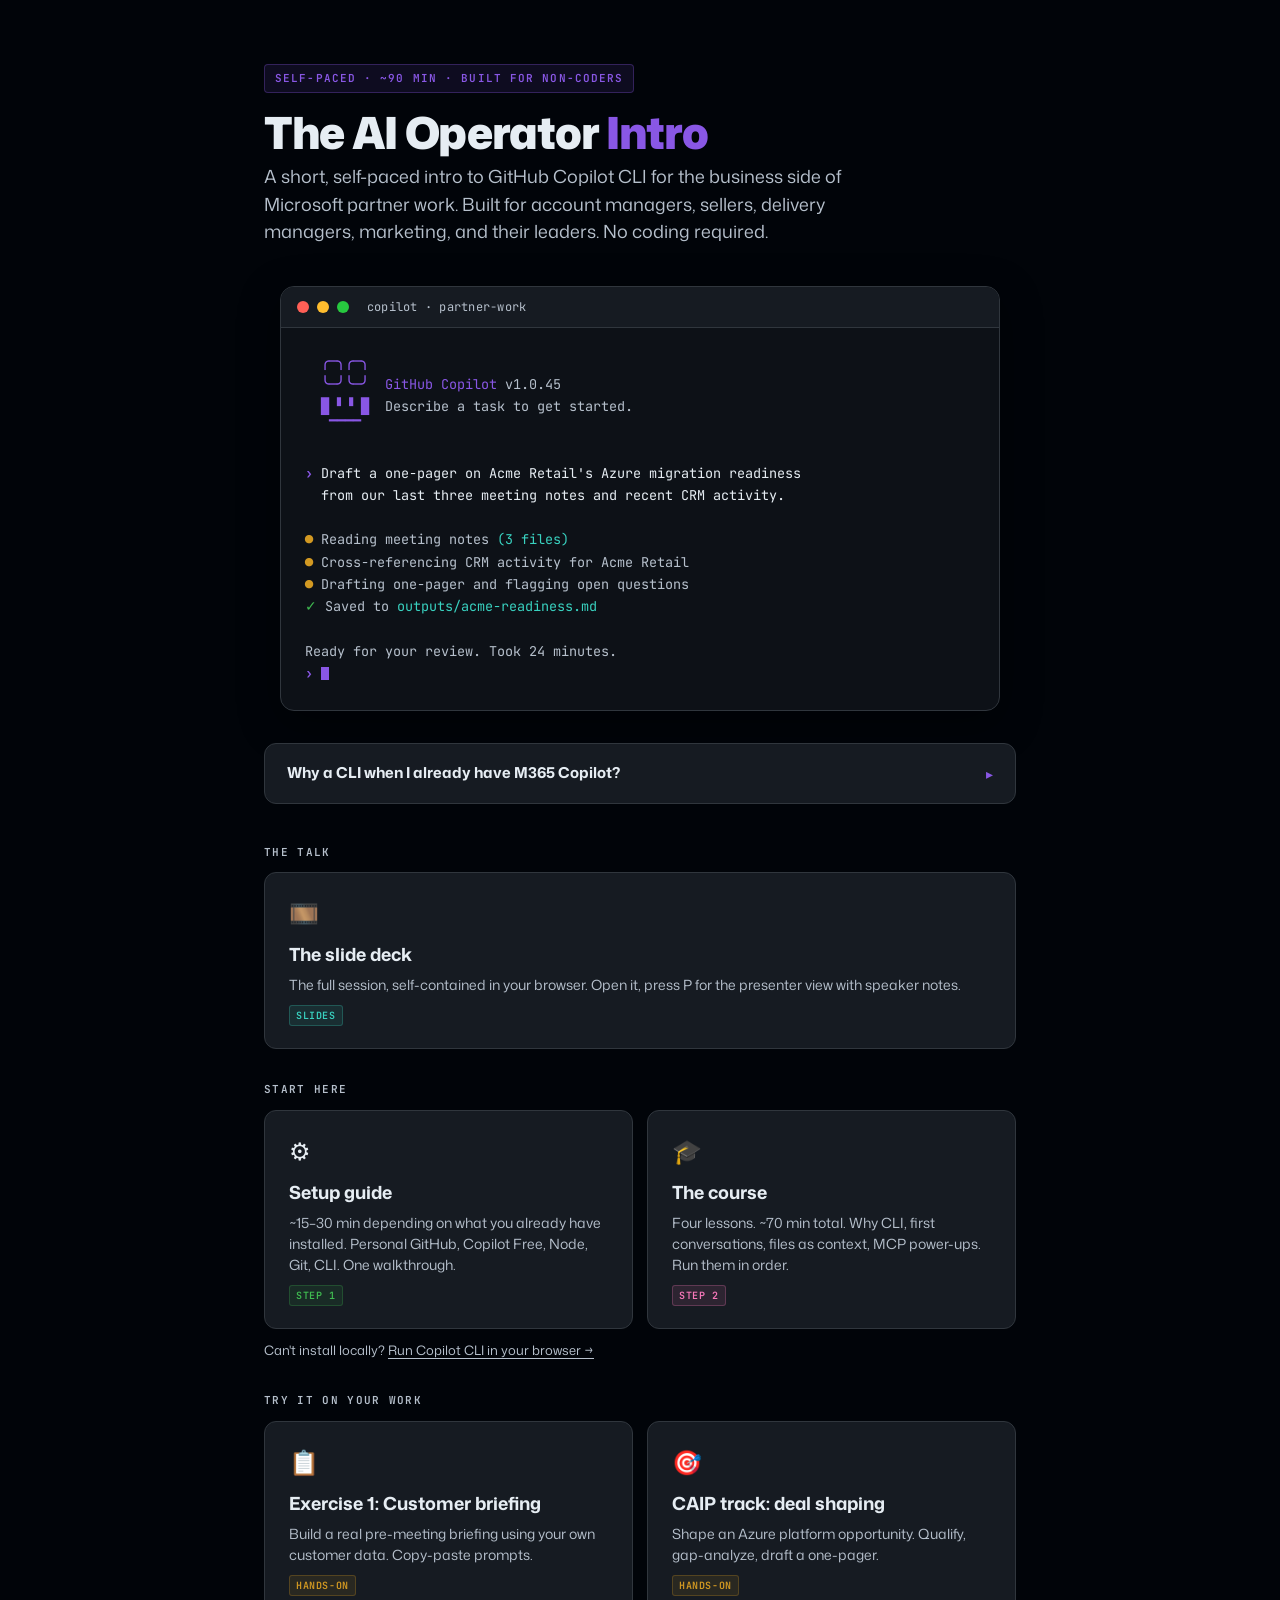
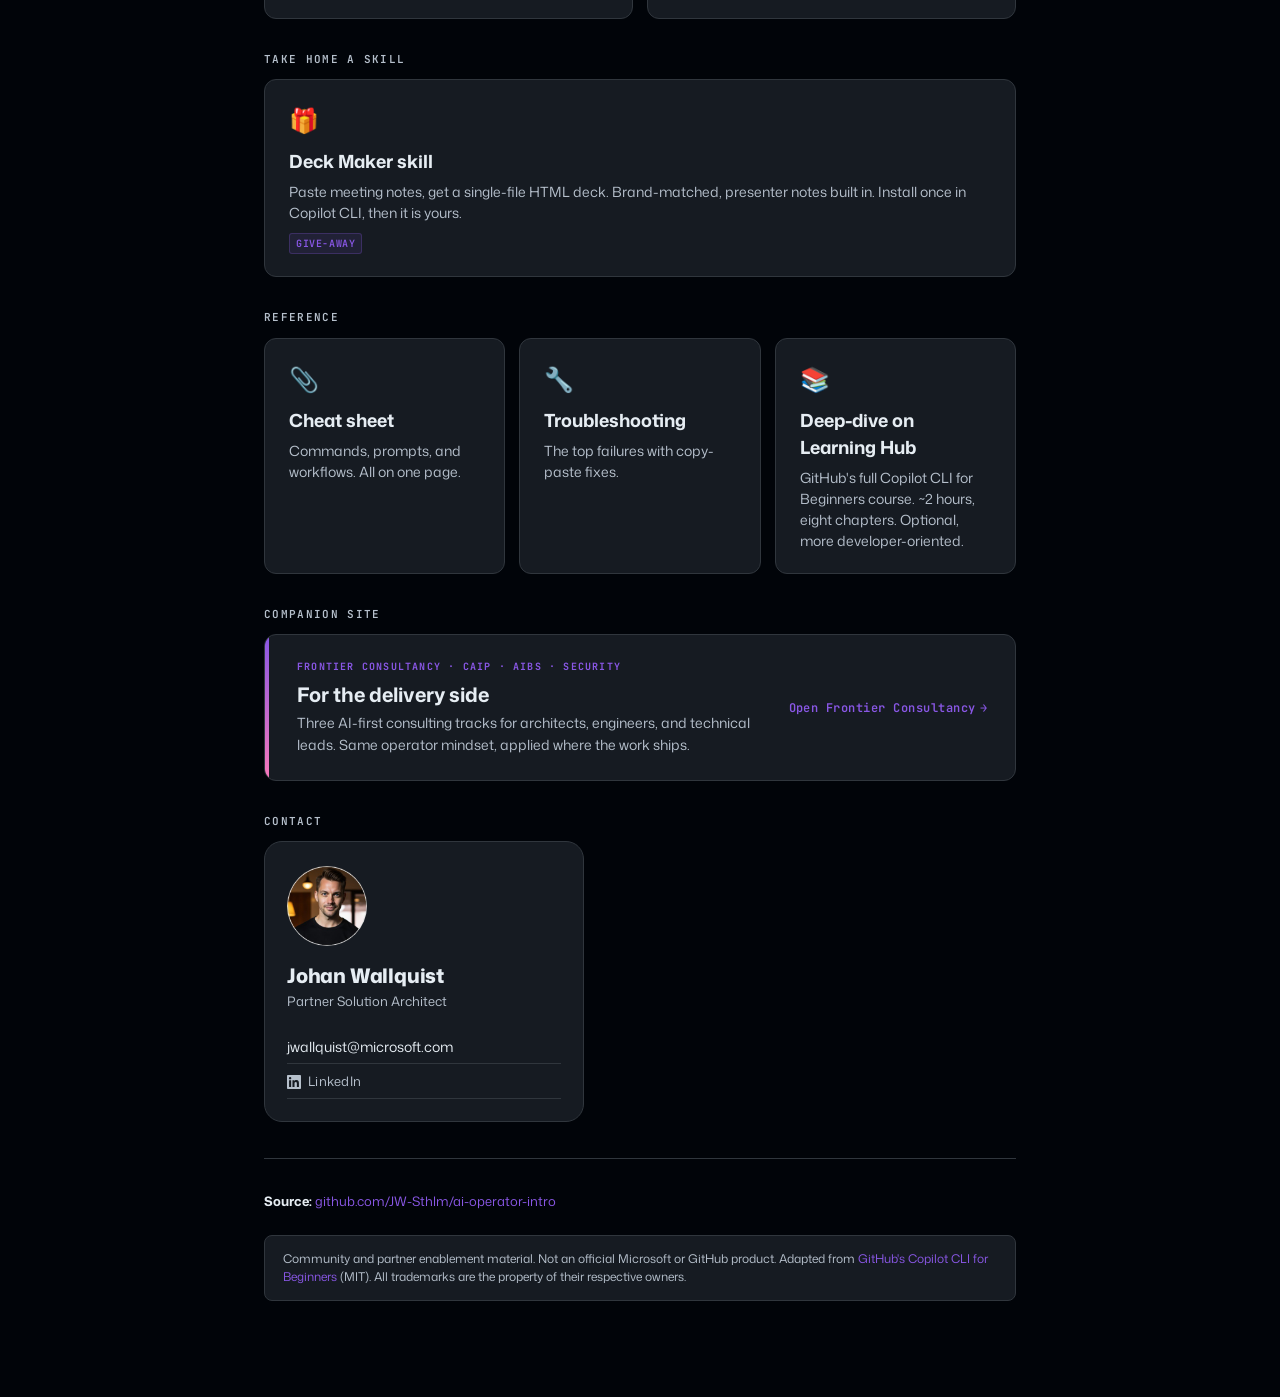
==== commit da0a39eb: "Add talk deck and contact card to landing hub Publish the operator talk deck at /talk/ (self-contain" ====
--- a/index.html
+++ b/index.html
@@ -33,6 +33,7 @@
   .card .card-tag.amber{color:var(--amber);background:rgba(210,153,34,.1);border:1px solid rgba(210,153,34,.25);}
   .card .card-tag.purple{color:var(--purple);background:rgba(137,87,229,.1);border:1px solid rgba(137,87,229,.25);}
   .card .card-tag.pink{color:var(--pink);background:rgba(247,120,186,.1);border:1px solid rgba(247,120,186,.25);}
+  .card .card-tag.teal{color:var(--teal);background:rgba(57,210,192,.1);border:1px solid rgba(57,210,192,.25);}
   .meta{font-size:13px;color:var(--muted);border-top:1px solid var(--border);padding-top:20px;margin-top:36px;}
   .meta strong{color:var(--text);}
   a.inline{color:var(--purple);text-decoration:none;}
@@ -70,6 +71,19 @@
 
   /* Footer disclaimer */
   .disclaimer{font-size:12px;color:var(--muted);background:var(--panel);border:1px solid var(--border);border-radius:8px;padding:14px 18px;margin-top:24px;line-height:1.5;}
+
+  /* Contact card */
+  .contact-card{display:flex;flex-direction:column;align-items:flex-start;max-width:320px;background:var(--panel);border:1px solid var(--border);border-radius:18px;padding:24px 22px 22px;}
+  .contact-avatar{width:80px;height:80px;border-radius:50%;overflow:hidden;margin-bottom:14px;background:var(--bg);display:flex;align-items:center;justify-content:center;}
+  .contact-avatar img{width:100%;height:100%;object-fit:cover;}
+  .contact-name{font-size:20px;font-weight:800;letter-spacing:-.01em;margin-bottom:2px;color:var(--text);}
+  .contact-role{font-size:13px;color:var(--muted);line-height:1.4;margin-bottom:18px;}
+  .contact-links{margin-top:8px;display:flex;flex-direction:column;gap:8px;width:100%;}
+  .contact-mail{font-size:14px;color:var(--text);text-decoration:none;border-bottom:1px solid var(--border);padding-bottom:6px;word-break:break-all;}
+  .contact-mail:hover{border-color:var(--purple);}
+  .contact-linkedin{font-size:13px;color:var(--muted);text-decoration:none;letter-spacing:.02em;display:inline-flex;align-items:center;gap:7px;border-bottom:1px solid var(--border);padding-bottom:6px;}
+  .contact-linkedin:hover{color:var(--text);border-color:var(--purple);}
+  .contact-linkedin svg{width:14px;height:14px;flex-shrink:0;fill:currentColor;}
 
   /* Fake terminal hero */
   .fake-term{display:block;width:100%;max-width:720px;margin:8px auto 32px;border-radius:14px;border:1px solid var(--border);box-shadow:0 12px 40px rgba(0,0,0,.45);background:#0d1117;overflow:hidden;font-family:'JetBrains Mono',ui-monospace,SFMono-Regular,Menlo,Monaco,Consolas,monospace;}
@@ -144,6 +158,16 @@
     </div>
   </details>
 
+  <div class="section-label">The talk</div>
+  <div class="cards">
+    <a class="card" href="talk/">
+      <span class="icon">🎞️</span>
+      <h2>The slide deck</h2>
+      <p>The full session, self-contained in your browser. Open it, press P for the presenter view with speaker notes.</p>
+      <span class="card-tag teal">slides</span>
+    </a>
+  </div>
+
   <div class="section-label">Start here</div>
   <div class="cards">
     <a class="card" href="setup.html">
@@ -216,8 +240,18 @@
     <div class="bridge-cta">Open Frontier Consultancy<span class="arrow">→</span></div>
   </a>
 
+  <div class="section-label">Contact</div>
+  <div class="contact-card">
+    <div class="contact-avatar"><img src="photos/johan.jpg" alt="Johan Wallquist"></div>
+    <div class="contact-name">Johan Wallquist</div>
+    <div class="contact-role">Partner Solution Architect</div>
+    <div class="contact-links">
+      <a class="contact-mail" href="mailto:jwallquist@microsoft.com">jwallquist@microsoft.com</a>
+      <a class="contact-linkedin" href="https://www.linkedin.com/in/johanwallquist/" target="_blank" rel="noopener" aria-label="LinkedIn"><svg viewBox="0 0 24 24" aria-hidden="true"><path d="M20.45 20.45h-3.55v-5.57c0-1.33-.03-3.04-1.86-3.04-1.86 0-2.14 1.45-2.14 2.95v5.66H9.36V9h3.4v1.56h.05c.47-.9 1.63-1.85 3.36-1.85 3.6 0 4.27 2.37 4.27 5.45v6.29zM5.34 7.43a2.06 2.06 0 11-.01-4.12 2.06 2.06 0 010 4.12zM7.12 20.45H3.56V9h3.56v11.45zM22.22 0H1.77C.79 0 0 .78 0 1.74v20.52C0 23.22.79 24 1.77 24h20.45c.98 0 1.78-.78 1.78-1.74V1.74C24 .78 23.2 0 22.22 0z"/></svg>LinkedIn</a>
+    </div>
+  </div>
+
   <div class="meta">
-    <p><strong>Maintained by:</strong> Johan Wallquist · <a class="inline" href="https://www.linkedin.com/in/johanwallquist/" target="_blank">LinkedIn</a></p>
     <p><strong>Source:</strong> <a class="inline" href="https://github.com/JW-Sthlm/ai-operator-intro" target="_blank">github.com/JW-Sthlm/ai-operator-intro</a></p>
   </div>
 
